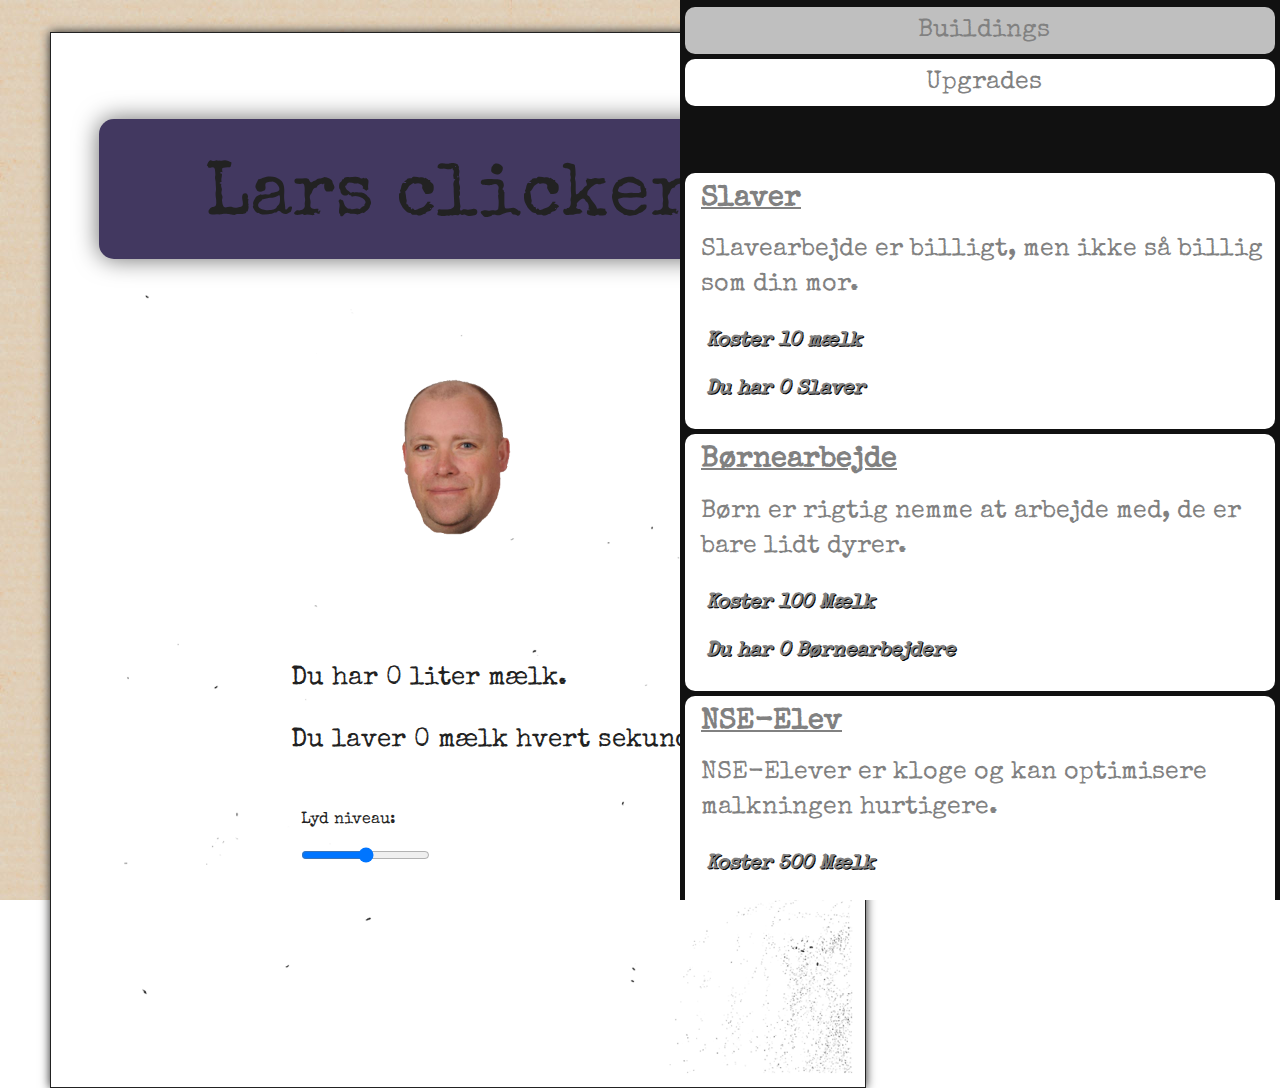
==== LarsC.html @ bcfda8d9 "Make github pages cool" ====
<!DOCTYPE html>
<html>
<head>
    <meta charset="utf-8">
    <meta name="viewport" content="initial-scale=1">
    <title>Lars Clicker</title>
    <link rel="stylesheet" type="text/css" href="css/font.css">
    <link rel="stylesheet" type="text/css" href="css/main.css">
    <link rel="icon" type="image/x-icon" href="img/favicon.ico">
    <script src="js/ktane-utils.js"></script>
    <style>
        .dark table, table {
            border: none;
            margin-left: auto;
            margin-right: auto;
        }
        .dark table, table {
            border: none;
            margin-left: auto;
            margin-right: auto;
        }
    </style>
</head>
<body>
    <div class="section">
        <div class="page page-bg-01">
            <!--UpgradeHud-->
            <div class="sidenav upgradehud" id="upgradehud">
                <div class="button building menu" id="UB" onclick="showbuildings()">Buildings</div>
                <div class="button building menu" id="UU" onclick="showupgrades()">Upgrades</div>

                <div class="paddingmenu"></div>    

                <div class="button building">Sex</div>
            </div>     

            <!--Buildhud-->
            <div class="sidenav buildhud" id="buildhud">
                    <div class="button building menu" id="BB" onclick="showbuildings()">Buildings</div>
                    <div class="button building menu" id="BU" onclick="showupgrades()">Upgrades</div>
                    
                <div class="paddingmenu"></div>

                <div class="button building" onclick="slaver()">
                    <h3 class="buildingname">Slaver</h3>
                    <p>Slavearbejde er billigt, men ikke så billig som din mor.</p>
                    <p class="price" id="slaveP">Koster 10 mælk</p>
                    <p class="price" id="slaveA">Du har 0 Slaver</p>
                </div>

                <div class="button building" onclick="børnearbejde()">
                    <h3 class="buildingname">Børnearbejde</h3>
                    <p>Børn er rigtig nemme at arbejde med, de er bare lidt dyrer.</p>
                    <p class="price">Koster 100 Mælk</p>
                    <p class="price">Du har 0 Børnearbejdere</p>
                </div>

                <div class="button building" onclick="nseelev()">
                    <h3 class="buildingname">NSE-Elev</h3>
                    <p>NSE-Elever er kloge og kan optimisere malkningen hurtigere.</p>
                    <p class="price">Koster 500 Mælk</p>
                    <p class="price">Du har 0 NSE-Elever</p>
                </div>

                <div class="button building" onclick="landmand()">
                    <h3 class="buildingname">Landmand</h3>
                    <p>Landmænd specialisere i at lave mælk.</p>
                    <p class="price">Koster 2.500 Mælk</p>
                    <p class="price">Du har 0 Landmænd</p>
                </div>
                
                <div class="button building" onclick="nselærer()">
                    <h3 class="buildingname">NSE-Lærer</h3>
                    <p>Lærere er grådige sataner, men de er specialt gode til at fremstille mælk.</p>
                    <p class="price">Koster 10.000 Mælk</p>
                    <p class="price">Du har 0 NSE-Lærere</p>
                </div>

                <div class="button building" onclick="arlamalkeri()">
                    <h3 class="buildingname">Arla Malkeri</h3>
                    <p>Kløver mælk er bedre men det blev opkøbt af arla så det er det vi har.</p>
                    <p class="price">Koster 100.000 Mælk</p>
                    <p class="price">Du har 0 Malkerier</p>
                </div>

                <div class="button building" onclick="nse()">
                    <h3 class="buildingname">Nordborg slots efterskole 2.0</h3>
                    <p>Du køber en ny skole og producere meget mere mælk</p>
                    <p class="price">Koster 1.000.000 Mælk</p>
                    <p class="price">Du har 0 NSE-Efterskoler</p>
                </div>
            </div>

            <div class="overskrift corn"><p>Lars clicker!</p></div>

            <div class="clicker">
                <div class="dLARS">
                    <button onclick="LarsClick()" class="lars" id="clickity">
                    <img src="img/lars.png" class="lars">
                </button>
            </div>

            <div class="dSHINE"><img src="img/shine.png" class="shine spin"></div>
            </div>
            <div class="amount">
                <p id="amount">Du har 0 liter mælk.</p>
                <p id="MPS">Du laver 0 mælk hvert sekund.</p>
            </div>
            <div class="lydting"><p>Lyd niveau:</p><input type="range" id="volume-slider"></div>
        </div>
    </div>
<script src="LarsClicker.js"></script>
</body>
---- css/font.css ----
/* Primary font used by manuals */
@font-face {
    font-family: 'Special Elite';
    font-style: normal;
    font-weight: 400;
    src: local('Special Elite'), local('SpecialElite-Regular'), url(../font/SpecialElite.ttf);
}

/* Main page */
@font-face {
    font-family: 'NotoSans';
    font-style: normal;
    font-weight: normal;
    src: local('NotoSans'), url(../font/NotoSans-Regular.ttf);
}

@font-face {
    font-family: 'NotoSans';
    font-style: normal;
    font-weight: bold;
    src: local('NotoSans Bold'), url(../font/NotoSans-Bold.ttf);
}

@font-face {
    font-family: 'NotoSans';
    font-style: italic;
    font-weight: normal;
    src: local('NotoSans Italic'), url(../font/NotoSans-Italic.ttf);
}

@font-face {
    font-family: 'NotoSans';
    font-style: italic;
    font-weight: bold;
    src: local('NotoSans Bold Italic'), url(../font/NotoSans-BoldItalic.ttf);
}



/* FAQs and puzzles */
@font-face {
    font-family: 'Trebuchet MS';
    font-style: normal;
    font-weight: normal;
    src: local('Trebuchet MS'), local('Trebuchet'), url(../font/trebuc.ttf);
}

@font-face {
    font-family: 'Trebuchet MS';
    font-style: normal;
    font-weight: bold;
    src: local('Trebuchet MS Bold'), local('Trebuchet Bold'), url(../font/trebucbd.ttf);
}

@font-face {
    font-family: 'Trebuchet MS';
    font-style: italic;
    font-weight: normal;
    src: local('Trebuchet MS Italic'), local('Trebuchet Italic'), url(../font/trebucit.ttf);
}

@font-face {
    font-family: 'Trebuchet MS';
    font-style: italic;
    font-weight: bold;
    src: local('Trebuchet MS Bold Italic'), local('Trebuchet Bold Italic'), url(../font/trebucbi.ttf);
}

@font-face {
    font-family: 'Inconsolata';
    src: local('Inconsolata'), url(../font/Inconsolata-VariableFont_wdth,wght.ttf);
}

/* Big fat font used by headers on puzzles and FAQs */
@font-face {
    font-family: 'DayPosterBlack';
    src: local('DayPosterBlack'), url(../font/DayPosterBlack.ttf);
}

/* Used by the Periodic Table of Modules */
@font-face {
    font-family: 'Georgia';
    font-style: normal;
    font-weight: normal;
    src: local('Georgia'), url(../font/georgia.ttf);
}

@font-face {
    font-family: 'Georgia';
    font-style: normal;
    font-weight: bold;
    src: local('Georgia Bold'), url(../font/georgiab.ttf);
}

@font-face {
    font-family: 'Georgia';
    font-style: italic;
    font-weight: normal;
    src: local('Georgia Italic'), url(../font/georgiai.ttf);
}

@font-face {
    font-family: 'Georgia';
    font-style: italic;
    font-weight: bold;
    src: local('Georgia Bold Italic'), url(../font/georgiaz.ttf);
}

@font-face {
    font-family: 'GFSDidot';
    src: url('../font/GFSDidot.ttf');
}

/* Used by the Periodic Table of Modules, Lion’s Share, the London Underground optimized sheet and the Simon Sends optimized sheet */
@font-face {
    font-family: 'Agency FB';
    src: url('../font/Agency FB.ttf');
}

@font-face {
    font-family: 'Agency FB';
    font-weight: bold;
    src: url('../font/Agency FB Bold.ttf');
}

/* Round symbols; used by Symbolic Coordinates, The Cube, Lightspeed, Reverse Morse, and Letter Grid */
@font-face {
    font-family: 'KRA';
    src: url(../font/KR_A_Round.ttf);
}

/* Shikaku */
@font-face {
    font-family: 'Shikaku';
    src: url('../font/Shikaku.ttf');
}

/* Heiroglyphics */
@font-face {
    font-family: 'Heiroglyphics';
    src: url('../font/hieroglyphics.ttf');
}

/* Spinning Buttons */
@font-face {
    font-family: 'cyrillic';
    src: url('../font/cyrillic.ttf');
}

/* Shapes And Bombs */
@font-face {
    font-family: 'Handwritten';
    src: url('../font/Handwritten.ttf');
}

/* SYNC-125 [3] */
@font-face {
    font-family: 'SCP';
    src: url('../font/scp-v01.ttf');
}

/* The Necronomicon */
@font-face {
    font-family: 'rlyehian';
    src: url('../font/Rlyehian.ttf');
}

/* Complexity */
@font-face {
    font-family: 'complexbase';
    font-style: normal;
    src: url(../font/complexbase.ttf);
}

/*** LOGFILE ANALYZER ***/

/* Serial number */
@font-face {
    font-family: 'Anonymous Pro';
    font-style: normal;
    font-weight: normal;
    src: local('Anonymous Pro'), url(../font/AnonymousPro-Regular.ttf);
}

@font-face {
    font-family: 'Anonymous Pro';
    font-style: normal;
    font-weight: bold;
    src: local('Anonymous Pro Bold'), url(../font/AnonymousPro-Bold.ttf);
}

@font-face {
    font-family: 'Anonymous Pro';
    font-style: italic;
    font-weight: normal;
    src: local('Anonymous Pro Italic'), url(../font/AnonymousPro-Italic.ttf);
}

@font-face {
    font-family: 'Anonymous Pro';
    font-style: italic;
    font-weight: bold;
    src: local('Anonymous Pro Bold Italic'), url(../font/AnonymousPro-Bold.ttf);
}

@font-face {
    font-family: 'LCDClock';
    src: local('LCD'), url(../font/LCDClock.ttf);
}

@font-face {
    font-family: 'pokemon-font';
    src: url(../font/pokemon-font.woff2);
}

/* Indicators */
@font-face {
    font-family: 'Ostrich';
    src: local('Ostrich Sans'), local('Ostrich'), url(../font/OstrichSans-Heavy_90.otf);
}

/* Dragon shouts in Skyrim */
@font-face {
    font-family: 'DragonAlphabet';
    src: url(../font/dragon_alphabet.ttf);
}

/* Standard Galactic Alphabet in Odd One Out */
@font-face {
    font-family: 'SGA';
    src: url(../font/SGA.ttf);
}



@font-face {
    font-family: "Arrows";
    src: url(../font/Arrows.ttf);
}

/* Stupid in The Great Void */
@font-face {
    font-family: 'stupid';
    font-style: normal;
    font-weight: 400;
    src: url(../font/stupid.ttf);
}

/* Wingdings */

@font-face {
    font-family:"Wingdings";
    font-style: normal;
    font-weight:normal;
    src: url(../font/Wingding.otf);
}

/* Used by Sysadmin, SUSadmin */

@font-face {
    font-family: "Consolas";
    font-style: normal;
    font-weight:normal;
    src: url(../font/Consolas.ttf);
}

/* Used by Anagraphy */

@font-face {
    font-family: "alien-anagraphs";
    font-style: normal;
    font-weight: normal;
    src: url(../font/alien-anagraphs.ttf);
}

/* Used by Emoticon Math */
@font-face {
    font-family: "Emoticons";
    font-style: normal;
    font-weight: normal;
    src: url(../font/Emoticons.ttf);
}

/* Additional fonts in Letter Grid */

@font-face {
    font-family: "Afrika";
    font-style: normal;
    font-weight: normal;
    src: url(../font/Animals.ttf);
}

@font-face {
    font-family: "Boozle";
    font-style: normal;
    font-weight: normal;
    src: url(../font/Boozle1.ttf);
}

@font-face {
    font-family: "Braille";
    font-style: normal;
    font-weight: normal;
    src: url(../font/Braille.ttf);
}

@font-face {
    font-family: "Bioblanner";
    font-style: normal;
    font-weight: normal;
    src: url(../font/Bioblanner.ttf);
}

@font-face {
    font-family: "Decoborders";
    font-style: normal;
    font-weight: normal;
    src: url(../font/DecoBordersNF.otf);
}

@font-face {
    font-family: "DancingMen";
    font-style: normal;
    font-weight: normal;
    src: url(../font/Dancing.ttf);
}

@font-face {
    font-family: "Lombax";
    font-style: normal;
    font-weight: normal;
    src: url(../font/Lombax.ttf);
}

@font-face {
    font-family: "Moon";
    font-style: normal;
    font-weight: normal;
    src: url(../font/Moon.otf);
}

@font-face {
    font-family: "Pigpen";
    font-style: normal;
    font-weight: normal;
    src: url(../font/Pigpen.ttf);
}

@font-face {
    font-family: "ElderFuthark";
    font-style: normal;
    font-weight: normal;
    src: url(../font/ElderFuthark.ttf);
}

@font-face {
    font-family: "Semaphore";
    font-style: normal;
    font-weight: normal;
    src: url(../font/Semaphore.ttf);
}

@font-face {
    font-family: "SemaphoreTelegraph";
    font-style: normal;
    font-weight: normal;
    src: url(../font/SemaphoreTelegraph.otf);
}

@font-face {
    font-family: "Zoni";
    font-style: normal;
    font-weight: normal;
    src: url(../font/Zoni.otf);
}

@font-face {
    font-family: "English";
    font-style: normal;
    font-weight: normal;
    src: url(../font/English.ttf);
}

/* Used by Shogi Ideintification and JA manuals */
@font-face {
    font-family: "Noto Serif JP";
    font-weight: 400;
    font-style: normal;
    src: local("Noto Serif JP Regular"), url(../font/NotoSerifJP-Regular.woff) format("woff");
}

@font-face {
    font-family: "Noto Serif JP";
    font-weight: bold;
    font-style: normal;
    src: local("Noto Serif JP Bold"), url(../font/NotoSerifJP-Bold.woff) format("woff");
}

/* Used by The Navy Button */
@font-face {
    font-family: "Avrile";
    src: url(../font/avrile-serif.bold.ttf);
}

/* Used by Encrypted Equations/Values */
@font-face {
    font-family: "501";
    font-style: normal;
    font-weight: normal;
    src: url(../font/501.otf);
}

/* Used by Dot and Three-Way Gates */
@font-face {
    font-family: "MS Gothic";
    src: local("MS Gothic"), url(../font/MS-Gothic-01.ttf)
}
---- css/main.css ----
/*
 *  Some useful numbers...
 *
 *  When font-size is 1em/12pt/16px/100%:
 *  1px = 0.0625em (when PPI is 96)
 *  1in = 6em
 *  1pt = 0.0833333em (1/12em)
 *
 */

/*! HTML5 Boilerplate v4.3.0 | MIT License | http://h5bp.com/ */

/*
 * What follows is the result of much research on cross-browser styling.
 * Credit left inline and big thanks to Nicolas Gallagher, Jonathan Neal,
 * Kroc Camen, and the H5BP dev community and team.
 */

/* ==========================================================================
   Base styles: opinionated defaults
   ========================================================================== */

html,
button,
input,
select,
textarea {
    color: #222;
}

@media print {
    html,
    button,
    input,
    select,
    textarea {
        color: #000;
    }
}

.overskrift {
    display: block;
    position: relative;
    height: 0;
    top: .5in; /* = 0.25in at 12pt (1em) */
    margin: 0 .5in;
    height: 140px;
    width: 720px;
    background-color: rgb(66, 56, 96);
    text-align: center;
    line-height: 160px;
    font-size: 75px;
    box-shadow: 0px 0px 25px rgb(108, 108, 108);
}
.lists {
    display: flex;
    height: 70px;
    width: 720px;
    background-color: white;
    justify-content: space-around;
    background-color: rgb(83, 27, 40);
    margin: 60px 50px;
}
.namelink {
    text-align: center;
    line-height: 75px;
    font-size: 150%;
    text-decoration: none;
    color: white;
}
a {
    text-decoration: none;
}
#rcorners2 {
    margin: 60px 50px;
    border-radius: 50px;
    border: 2px solid #9badf052;
    background-color: #9badf052;
    opacity: 100%;
    padding: 20px;
    height: 470px;
    width: 670px;
  }
.corn {
    border-radius: 15px;
  }
html,body {
    width: 100%;
}

*{
    margin: 0px;
    padding: 0px;
    box-sizing: border-box;
}
.banner {
    margin: 0px;
    transition: 3s;
}

.banner:hover {
    background-color: lime;
    font-size: 500px;
}
.m1 {
    margin: 8px;
}
.m2 {
    margin: 12px;
}
.m3 {
    margin: 16px;
}

.fr {
    float:right
}
.fl {
    float:left
}
.bc1 {
    background-color: aqua;
}
.bc2{
    background-color: lightsalmon;
}
.pc {
    color: white;
}
.links {
    width: 60%;
    margin: 0 auto;
}
.a {
    text-decoration: none;
    color: inherit;
}
.links-liste {
    list-style: none;
}
.link-items {
    display: inline-block;
    border: 1px solid rgb(0, 255, 162);
    margin: 1.4%;
    padding: 10px;
}

/* The sidebar menu */
.sidenav {
    height: 100%; /* Full-height: remove this if you want "auto" height */
    width: 600px; /* Set the width of the sidebar */
    overflow: auto;
    position: fixed; /* Fixed Sidebar (stay in place on scroll) */
    z-index: 1; /* Stay on top */
    top: 0; /* Stay at the top */
    right: 0;
    background-color: #111; /* Black */
    overflow-x: hidden; /* Disable horizontal scroll */
    padding-top: 2px;
  }
  .sidenav::-webkit-scrollbar {
    display: none;
  }
  /* The navigation menu links */
  .sidenav div {
    padding: 6px 8px 6px 16px;
    text-decoration: none;
    font-size: 25px;
    color: #818181;
    display: block;
  }
  
  /* When you mouse over the navigation links, change their color */
  .sidenav div:hover {
    transform: scale(1.01);
  }
  .sidenav div:active {
    transform: scale(0.99);
  }
  
  /* Style page content */
  .main {
    margin-left: 160px; /* Same as the width of the sidebar */
    padding: 0px 10px;
  }
  
  /* On smaller screens, where height is less than 450px, change the style of the sidebar (less padding and a smaller font size) */
  @media screen and (max-height: 450px) {
    .sidenav {padding-top: 15px;}
    .sidenav a {font-size: 18px;}
  }

.lars {
    width: 200px;
    height: 200px;
    background: none;
    transition: all .05s ease-in-out;
    border: none;
}
.shine {
    width: 300px;
    height: 300px;
    opacity: 50%;
}

.spin {
    animation: rotation 30s infinite linear;
    z-index: 0;
}


@keyframes rotation {
    from {
      transform: rotate(0deg);
    }
    to {
      transform: rotate(359deg);
    }
  }


.lars:hover {
    transform: scale(1.1);
}

.lars:active {
    transform: scale(1.05);
    transition: .2s ease-out;
}

.clicker {
    margin: auto;
    width: 60%;
    margin-top: 100px;
    margin-left: 250px;
    position: absolute;
}

.dLARS {
    z-index: 1;
    padding-left: 50px;
    padding-top: 50px;
    position: inherit;
}

.dSHINE {
    position: relative;
}


img {
    pointer-events: none;
}

div {
    -webkit-touch-callout: none;
    -webkit-user-select: none;
    -khtml-user-select: none;
    -moz-user-select: none;
    -ms-user-select: none;
    user-select: none;
}


.amount {
    font-size: 26px;
    height: 100px;
    width: auto;
    margin-top: 450px;
    margin-left: 240px;
}
.building {
    border: gray;
    border-radius: 10px;
    background-color: #ffffff;
    margin: 5px;
    height: auto;
    font-size: 100px;
}
.buildingname {
    margin: 0px;
}
.price {
    text-shadow: #000 1px 1px;
    text-indent: 5px;
    font-weight: bold;
    font-style: italic;
    font-size: 80%;
}
.lydting {
    padding-top: 40px;
    padding-left: 250px;
}

.upgradehud {
    z-index: 0;
}

#BB {
    background-color: #bfbfbf;
}
.menu {
    text-align: center;
}

.paddingmenu {
    margin-top: 50px;
}















html {
    font-family: 'Special Elite', 'Courier New', monospace;
    font-size: 12pt;
    line-height: 1.4;
}

/*
 * Remove text-shadow in selection highlight: h5bp.com/i
 * These selection rule sets have to be separate.
 * Customize the background color to match your design.
 */

::-moz-selection {
    background: #b3d4fc;
    text-shadow: none;
}

::selection {
    background: #b3d4fc;
    text-shadow: none;
}

/*
 * A better looking default horizontal rule
 */

hr {
    display: block;
    height: 1px;
    border: 0;
    border-top: 1px solid #ccc;
    margin: 1em 0;
    padding: 0;
}

/*
 * Remove the gap between images, videos, audio and canvas and the bottom of
 * their containers: h5bp.com/i/440
 */

audio,
canvas,
img,
video {
    vertical-align: middle;
}

/*
 * Remove default fieldset styles.
 */

fieldset {
    border: 0;
    margin: 0;
    padding: 0;
}

/*
 * Allow only vertical resizing of textareas.
 */

textarea {
    resize: vertical;
}

/* ==========================================================================
   Author's custom styles
   ========================================================================== */

html {
    margin: 0;
    padding: 0;
}

body {
    margin: 0;
    padding: 0;
}

@media screen and (min-width: 900px) {
    body {
        background: url('../img/web-background.jpg');
        background-attachment: fixed;
    }
    body.dark {
        background: url('../img/web-background-dark.jpg');
    }
}

p,
pre {
    margin: .5em 0 1em; /* bring top of paragraphs closer to headers */
}

em {
    font-style: normal;
    text-decoration: underline;
}

h1 {
    font-size: 2em;
    margin: 0.67em 0 0;
}

h2 {
    font-size: 1.5em;
    margin: 0;
}

h3 {
    font-size: 1.17em;
    margin: 1em 0 0;
}

h4 {
    font-size: 1em;
    margin: 1.33em 0 0;
}

h5 {
    font-size: 0.83em;
    margin: 1.67em 0 0;
}

h6 {
    font-size: 0.67em;
    margin: 2.33em 0 0;
}

h2, h3, h4 {
    text-decoration: underline;
}

li ul {
    margin: 0;
}

table {
    border-collapse: collapse;
}

table, th, td {
    border: 1px solid #222;
}

@media print {
    table, th, td {
        border-color: black;
    }
}

td, th {
    padding: .3em .6em .2em;
}

.new-block-formatting-context {
    /* Starts a new block formatting context which will prevent text from wrapping tightly around
        an image, etc.
        http://colinaarts.com/articles/the-magic-of-overflow-hidden/
      */
    overflow: hidden;
}

.no-border, .no-border tr, .no-border tr th, .no-border tr td {
    border: none;
}

table.centered {
    margin-left: auto;
    margin-right: auto;
}

p.centered,
h5.centered, h4.centered, h3.centered, h2.centered, h1.centered,
tr.centered {
    text-align: center;
}

.centered-img {
    display: block;
    margin-left: auto;
    margin-right: auto;
}

.diagram {
    width: 5em;
    float: right;
    margin-left: .5em;
    margin-bottom: .5em;
    background-color: #FFF;
}

[dir='rtl'] .diagram {
    float: left;
    margin-left: 0;
    margin-right: .5em;
}

@media screen and (min-width: 900px), print {
    .diagram {
        width: 9em;
        margin-left: 1em;
        margin-bottom: 1em;
    }

    [dir='rtl'] .diagram {
        margin-left: 0;
        margin-right: 1em;
    }
}

.diagram-label {
    text-align: center;
}

@media screen and (min-width: 900px) {
    .page {
        overflow-x: hidden;
        margin-top: 2em;
        margin-left: 50px;
        padding: 0;
        border: 1px solid #222; /* Safely using px because exists outside layout of page content */
        box-shadow: #222 0.0em 0em 0.6em;
        clear: both;
        background-color: #FFF;
        background-repeat: no-repeat;
        background-position: center;
        background-size: 100%;
        width: 8.5in; /* = 8.5in at 12pt (1em) */
        min-height: 11in; /* = 11in at 12pt (1em) */
    }
    .dark .page {
        background-color: #232323;
    }
}

@media print {
    .page {
        margin: 0;
        padding: 0;
        border: none;
        box-shadow: none;
        max-width: none;
        min-height: initial;
        background-color: #FFF;
        background-repeat: no-repeat;
        background-position: center;
        background-size: 100%;
        width: 8.5in; /* = 8.5in at 12pt (1em) */
        height: 11in; /* = 11in at 12pt (1em) */
        page-break-before: always;
    }
}

.page-bg-01 {
    background-image: url("../img/page-bg-noise-01.png");
}

.page-bg-02 {
    background-image: url("../img/page-bg-noise-02.png");
}

.page-bg-03 {
    background-image: url("../img/page-bg-noise-03.png");
}

.page-bg-04 {
    background-image: url("../img/page-bg-noise-04.png");
}

.page-bg-05 {
    background-image: url("../img/page-bg-noise-05.png");
}

.page-bg-06 {
    background-image: url("../img/page-bg-noise-06.png");
}

.page-bg-07 {
    background-image: url("../img/page-bg-noise-07.png");
}

.dark .page-bg-01 {
    background-image: url("../img/page-bg-noise-01-dark.png");
}

.dark .page-bg-02 {
    background-image: url("../img/page-bg-noise-02-dark.png");
}

.dark .page-bg-03 {
    background-image: url("../img/page-bg-noise-03-dark.png");
}

.dark .page-bg-04 {
    background-image: url("../img/page-bg-noise-04-dark.png");
}

.dark .page-bg-05 {
    background-image: url("../img/page-bg-noise-05-dark.png");
}

.dark .page-bg-06 {
    background-image: url("../img/page-bg-noise-06-dark.png");
}

.dark .page-bg-07 {
    background-image: url("../img/page-bg-noise-07-dark.png");
}

.dark {
    color: #ddd;
    background-color: #222;
}

.dark table, .dark th, .dark td {
    border: 1px solid #ccc;
}

.page-content {
    margin: 0 in;
    padding-top: 2em;
}

@media print {
    .page-first {
        page-break-before: auto;
    }
}

@media screen and (min-width: 900px), print {
    .page-content {
        margin: 0 .5in;
        padding-top: 4.5em;
    }
}

@media screen and (min-width: 900px) {
    body.multipage .section {
        display: flex;
        flex-wrap: wrap;
    }
}

.page-header {
    display: block;
    position: relative;
    height: 0;
    top: .25in; /* = 0.25in at 12pt (1em) */
    margin: 0 .5in; /* = ~0.5in at 12pt (1em) */
}

@media screen and (max-width: 900px) {
    .page .page-header {
        display: none;
    }

    .section {
        margin-bottom: 3em;
    }
}

.page-header-section-title {
    float: right;
}

[dir='rtl'] .page-header-section-title {
    float: left;
}

.page-header-doc-title {
    float: left;
}

[dir='rtl'] .page-header-doc-title {
    float: right;
}

.page-footer {
    text-align: center;
}

.relative-footer {
    display: none;
}

@media screen and (min-width: 900px) {
    .relative-footer {
        margin-top: .25in; /* = 0.25in */
        height: .5in; /* = 0.5in */
        display: block;
    }
}

.absolute-footer {
    display: none;
}

.appendix-reference {
    font-style: italic;
}

/* ==========================================================================
   Section-specific
   ========================================================================== */

.instructions {
    font-family: 'Cabin', sans-serif;
    line-height: normal;
}

    .instructions h2, .instructions h3, .instructions h4 {
        text-decoration: none;
    }

    .instructions em {
        font-style: italic;
        text-decoration: none;
    }

.bomb-diagram {
    text-align: center;
    margin: 0 auto;
    display: block;
}

.bomb-diagram-front {
    width: 18.0020625em; /* Hardcoding for IE */
}

.bomb-diagram-side {
    width: 5.3895625em; /* Hardcoding for IE */
}

.bomb-diagram img {
    height: 11.7em; /* just barely gives enough room for all the other text */
    vertical-align: middle;
    padding: .5em 1em;
}

.bomb-diagram table, .bomb-diagram tr, .bomb-diagram td {
    margin: 0;
    padding: 0;
    border: 0;
}

.bomb-diagram table {
    margin: 0 auto;
}

.timer-diagram {
    text-align: center;
    display: block;
    float: right;
    width: 5em;
    padding: 0;
    margin: 0 0 2em 2em;
}

[dir='rtl'] .timer-diagram {
    float: left;
}

.timer-diagram img {
    width: 100%;
    margin: 0;
    padding: 0;
}

.section-title .page-content {
    text-align: center;
}

.section-title .vertical-spacer {
    height: 20.5em;
}

.music-image {
    height: 45em;
}

.music-table td, .music-table th {
    padding: 0;
}

.password-table {
    margin: 3em auto 0 auto;
    font-size: 1.2em;
}

.password-table td {
    padding: 0.75em 1em;
}

.dark .repeaters-table, .repeaters-table {
    width: 98%;
    border: none;
    margin-left: auto;
    margin-right: auto;
}

.dark .repeaters-spacer, .repeaters-spacer {
    border: none;
}

.whos-on-first-step1-table, .whos-on-first-step1-table td {
    margin-left: auto;
    margin-right: auto;
    border: none;
}

    .whos-on-first-step1-table th, .whos-on-first-step1-table td {
        font-size: 0.9em;
        width: 6.5em;
        padding: 0.45em 0.45em .7em .7em;
    }

        .whos-on-first-step1-table th table, .whos-on-first-step1-table td table {
            width: 95%;
            margin-left: auto;
            margin-right: auto;
        }

.whos-on-first-look-at-display {
    background-color: black;
    color: white;
}

.whos-on-first-step1-table td table td {
    font-size: 1em;
    height: 1.5em;
    width: 50%;
    padding: 0;
    text-align: center;
    border: 1px solid black;
}

.whos-on-first-step1-table td table th {
    font-size: 1em;
    height: 1.5em;
    padding: 0.1em 0.1em;
    text-align: center;
    border: 1px solid black;
}

.whos-on-first-step1-table th {
    border: 1px solid black;
}

.whos-on-first-step2-table {
    width: 105%;
}

    .whos-on-first-step2-table th {
        padding-left: .2em;
        padding-right: .2em;
        padding-top: .15em;
        padding-bottom: .15em;
    }

    .whos-on-first-step2-table td {
        font-size: .78em;
    }

.whos-on-morse-step2-table {
    margin-left: auto;
    margin-right: auto;
}

    .whos-on-morse-step2-table th {
        padding-left: 1.2em;
        padding-right: 1.2em;
        padding-top: .3em;
        padding-bottom: .1em;
    }

    .whos-on-morse-step2-table td {
        font-size: .9em;
    }

.keypad-table {
    margin-left: auto;
    margin-right: auto;
    font-family: Arial, sans-serif;
    font-size: 2.2em;
    border-style: none;
    text-align: center;
}

.keypad-table-column {
    background-color: #FFF; /*For ensuring photocopy noise doesn't affect symbols*/
    padding: .1em;
}

.keypad-table-spacer {
    border-style: none;
}

.dark .keypad-table-spacer, .dark .keypad-table {
    border-style: none;
}

.keypad-symbol-image {
    height: 1.9em;
}

.maze {
    width: 11em;
    height: 11em;
    margin: .1em;
}

.maze-grid {
    text-align: center;
    margin-top: 3em;
}

#morseCodeChart {
    float: left;
    margin-right: 1em;
    height: 32em;
    width: 24.8270625em; /* Hardcode for IE */
    border: 1px solid #021a40;
    background-color: #ffffff;
}

[dir='rtl'] #morseCodeChart {
    float: right;
    margin-right: 0;
    margin-left: 1em;
}

.morse-code table th {
    font-size: 1.2em;
    font-weight: bold;
    width: 5.5em;
}

.morse-code table td {
    text-align: center;
}

.morse-signal-table {
    float: left;
    margin-right: 1em;
    height: 32em;
    width: 24.8270625em;
    border: 1px solid #021a40;
    background-color: #ffffff;
}

.dark .morse-signal-table {
    background-color: #222;
}

.morse-signal-table td, .morse-signal-table th {
    border: none;
}

.morse-interpret th, .morse-interpret td {
    padding: 0.4em 0.3em;
}

.morse-interpret p {
    margin: 0 1em;
    font-size: 0.8em;
}

#morseSignalImg {
    width: 100%;
}

.venn-wires table th {
    font-size: 1.2em;
    font-weight: bold;
}

.venn-wires table td {
    text-align: center;
    font-size: 0.85em;
}

.venn-wires table td.venn-legend-text {
    text-align: left;
}

#venndiagram {
    display: block;
    width: 70%;
    position: relative;
    top: -2em;
    margin-bottom: 0;
    margin-left: auto;
    margin-right: auto;
}

#vennlegend {
    width: 20em;
    float: left;
    position: relative;
    top: -0.7em;
}

[dir='rtl'] #vennlegend {
    float: right;
}

#venntable {
    border-width: 0.2em;
    position: relative;
    top: -0.7em;
}

#vennlegendtable {
    width: 18em;
    float: left;
    position: relative;
    margin-right: 1em;
    top: -0.7em;
}

#vennlegendtable td img {
    text-align: center;
}

#vennlegendtable td {
    border: none;
    padding-top: 0.75em;
    padding-bottom: 0.75em;
}

    #venntable td {
        font-size: 0.75em;
    }

#venninstructiontable {
    position: relative;
    top: -0.7em;
}

.venn-legend-line {
    margin: 1em 0;
    width: 10em;
}

.venn-wires .appendix-reference {
    margin-top: 0;
    position: relative;
}

.venn-wires table {
    border-width: 0.2em;
}

#simon-legend {
    height: 9em;
    margin: 1em auto;
    display: block;
}

.appendix-ports table {
    margin-top: 1em;
}

.appendix-ports img {
    height: 5em;
}

.appendix-ports table td {
    text-align: center;
}

.appendix-ports table th {
    font-size: 1.2em;
    font-weight: bold;
}

.needy-knob table {
    margin-left: 1.3em;
    margin-right: 1.3em;
}

    .needy-knob table td, .needy-knob table th {
        width: 1.5em;
        text-align: center;
    }

.needy-diagram-label {
    text-align: left;
}

[dir='rtl'] .needy-diagram-label {
    text-align: right;
}

.wire-sequence table {
    display: inline-table;
    margin-top: 1em;
    margin-bottom: 1em;
    width: 15.1em;
    font-size: 0.9em;
}

.wire-sequence td, .wire-sequence th {
    padding-left: 0.4em;
    padding-right: 0.4em;
}

.wire-sequence table .header {
    background-color: #222;
    color: #FFF;
}

.wire-sequence .blue-table {
    /* Because it's the middle table... */
    margin-left: .3em;
    margin-right: .3em;
}

.wire-sequence .second-col {
    width: 5em;
}

.memory-rules p {
    margin-top: .3em;
    font-size: 0.95em; /* TODO: Remove this, it's a quick hack to get printing looking nicer with our placeholder graphic design. */
}

.flavour-text {
    font-style: italic;
    font-size: 75%;
    margin-top: .5em;
}

/* ==========================================================================
   Helper classes
   ========================================================================== */

/*
 * Image replacement
 */

.ir {
    background-color: transparent;
    border: 0;
    overflow: hidden;
    /* IE 6/7 fallback */
    *text-indent: -9999px;
}

    .ir:before {
        content: "";
        display: block;
        width: 0;
        height: 150%;
    }

/*
 * Hide from both screenreaders and browsers: h5bp.com/u
 */

.hidden {
    display: none !important;
    visibility: hidden;
}

/*
 * Hide from both screenreaders and browsers, but only for non-print
 */
.hide-screen {
    display: none;
    visibility: hidden;
}

@media print {
    .hide-screen {
        display: initial;
        visibility: initial;
    }
}

/*
 * Hide from both screenreaders and browsers, but only for print
 */
@media print {
    .hide-print {
        display: none;
        visibility: hidden;
    }
}

/*
 * Hide only visually, but have it available for screenreaders: h5bp.com/v
 */

.visuallyhidden {
    border: 0;
    clip: rect(0 0 0 0);
    height: 1px;
    margin: -1px;
    overflow: hidden;
    padding: 0;
    position: absolute;
    width: 1px;
}

    /*
 * Extends the .visuallyhidden class to allow the element to be focusable
 * when navigated to via the keyboard: h5bp.com/p
 */

    .visuallyhidden.focusable:active,
    .visuallyhidden.focusable:focus {
        clip: auto;
        height: auto;
        margin: 0;
        overflow: visible;
        position: static;
        width: auto;
    }

/*
 * Hide visually and from screenreaders, but maintain layout
 */

.invisible {
    visibility: hidden;
}

/*
 * Clearfix: contain floats
 *
 * For modern browsers
 * 1. The space content is one way to avoid an Opera bug when the
 *    `contenteditable` attribute is included anywhere else in the document.
 *    Otherwise it causes space to appear at the top and bottom of elements
 *    that receive the `clearfix` class.
 * 2. The use of `table` rather than `block` is only necessary if using
 *    `:before` to contain the top-margins of child elements.
 */

.clearfix:before,
.clearfix:after {
    content: " "; /* 1 */
    display: table; /* 2 */
}

.clearfix:after {
    clear: both;
}

/*
 * For IE 6/7 only
 * Include this rule to trigger hasLayout and contain floats.
 */

.clearfix {
    *zoom: 1;
}

/* ==========================================================================
   Print styles.
   Inlined to avoid required HTTP connection: h5bp.com/r
   ========================================================================== */

@media print {
    /* Removed all this stuff because we'll be aiming to make everything deliberate for print */
    /* * { */
        /*background: transparent !important;
        color: #000 !important;*/ /* Black prints faster: h5bp.com/s */
        /*box-shadow: none !important;
        text-shadow: none !important;*/
    /* } */

    a,
    a:visited {
        text-decoration: underline;
    }

    abbr[title]:after {
        content: " (" attr(title) ")";
    }

    /*
     * Don't show links for images, or javascript/internal links
     */

    .ir a:after,
    a[href^="javascript:"]:after,
    a[href^="#"]:after {
        content: "";
    }

    pre,
    blockquote {
        border: 1px solid #999;
        page-break-inside: avoid;
    }

    thead {
        display: table-header-group; /* h5bp.com/t */
    }

    tr,
    img {
        page-break-inside: avoid;
    }

    img {
        max-width: 100% !important;
    }

    @page {
        margin: 0;
    }

    p,
    h2,
    h3 {
        orphans: 3;
        widows: 3;
    }

    h2,
    h3 {
        page-break-after: avoid;
    }
}

/* Rule seed */






/** NOTIFICATION AND OPTIONS MENU **/

#notification {
    position: fixed;
    top: 0;
    left: 0;
    padding: 6px;
    color: black;
    border-bottom: 1px solid black;
    border-right: 1px solid black;
    border-bottom-right-radius: 5px;
    box-shadow: rgba(0,0,0,.5) 0 0 10px;
    font-family: sans-serif;
}

#optionsMenu {
    position: fixed;
    transition: transform 300ms ease-out;
    left: 0;
    top: 50px;
    transform: translateX(-120%);
    background: #f7f7f7;
    border: 1px solid black;
    border-left: none;
    border-top-right-radius: 5px;
    border-bottom-right-radius: 5px;
    box-shadow: rgba(0,0,0,.5) 0 0 10px;
    font-family: sans-serif;
    padding: 10px 15px 15px 20px;
}

    .dark #optionsMenu {
        background: #212121;
    }

    #optionsMenu.open {
        transform: none;
    }

    #optionsMenu h2 {
        text-decoration: none;
    }

    #optionsMenu blockquote {
        margin: 0 0 0 25px;
    }

    #optionsMenu kbd {
        font: inherit;
        text-decoration: underline;
    }

@media screen and (max-width: 900px), print {
    #pageTypeOption {
        display: none;
    }
}

.dark a {
    color: #ffffff;
}

.dark ::selection {
    background: #2E58CC;
    color: white;
}

.dark .invertible {
    filter: contrast(75%) invert(100%);
}

/* Hidden table cells */
.dark .borderless, .borderless {
    border: none;
}
.dark td.corner, .dark th.corner, td.corner, th.corner {
    border: none;
}
.dark td.empty, .dark th.empty, td.empty, th.empty {
    border: none;
}
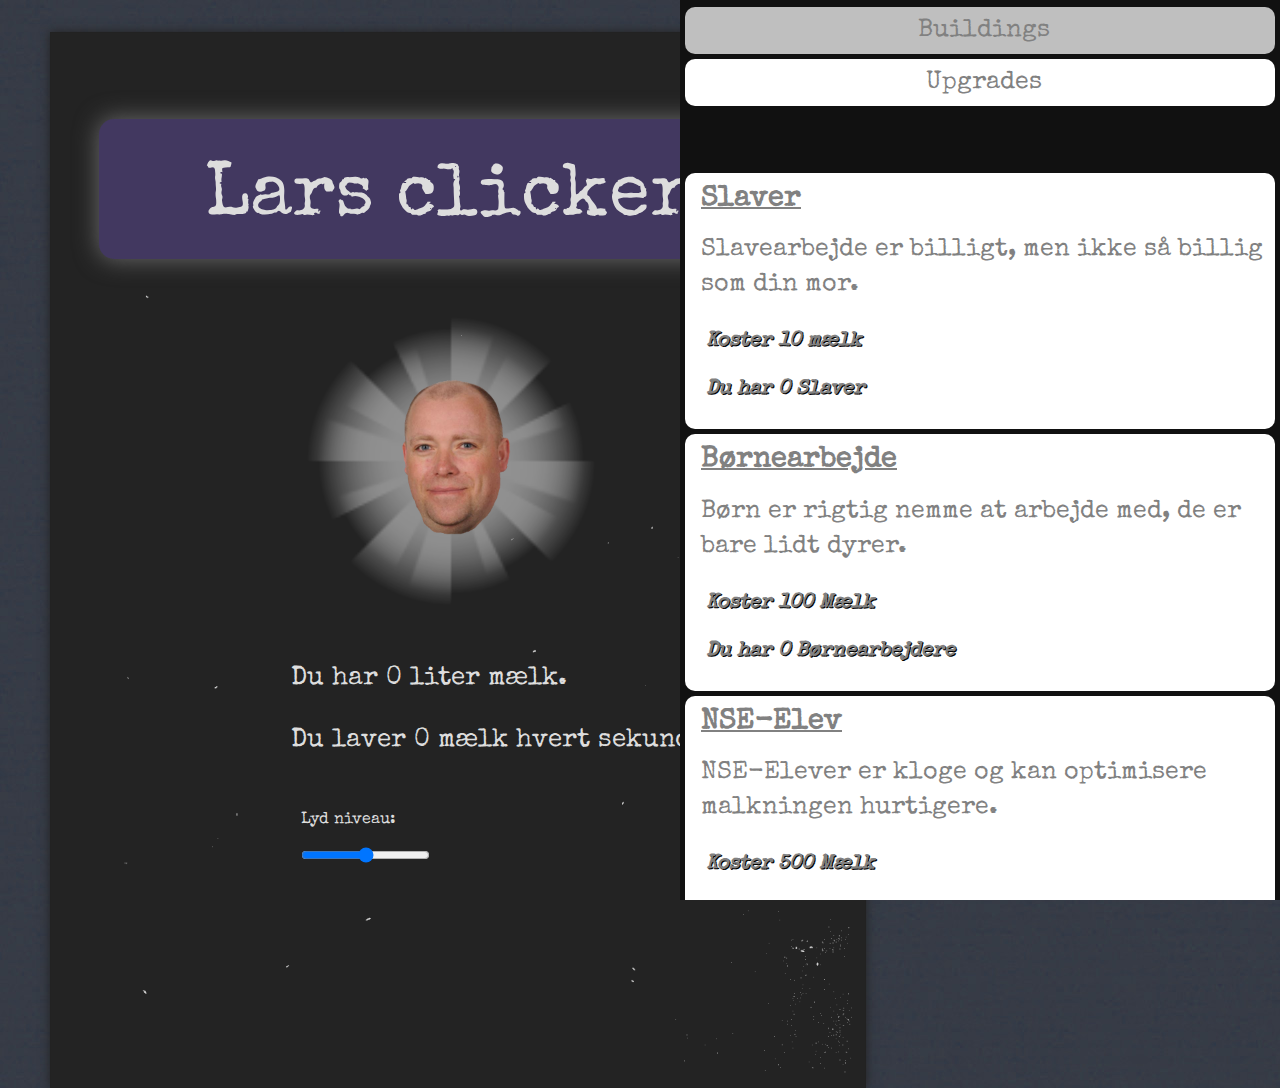
==== commit 5a1366b4: "din mr" ====
--- a/LarsC.html
+++ b/LarsC.html
@@ -24,7 +24,7 @@
 <body>
     <div class="section">
         <div class="page page-bg-01">
-            <!--UpgradeHud-->
+            <!--UpgradeHud sugma-->
             <div class="sidenav upgradehud" id="upgradehud">
                 <div class="button building menu" id="UB" onclick="showbuildings()">Buildings</div>
                 <div class="button building menu" id="UU" onclick="showupgrades()">Upgrades</div>
@@ -97,7 +97,7 @@
                 <div class="dLARS">
                     <button onclick="LarsClick()" class="lars" id="clickity">
                     <img src="img/lars.png" class="lars">
-                </button>
+                    </button>
             </div>
 
             <div class="dSHINE"><img src="img/shine.png" class="shine spin"></div>
--- a/css/main.css
+++ b/css/main.css
@@ -260,7 +260,7 @@
     -moz-user-select: none;
     -ms-user-select: none;
     user-select: none;
-}
+} 
 
 
 .amount {
@@ -402,11 +402,11 @@
 }
 
 @media screen and (min-width: 900px) {
-    body {
+    body.dark {
         background: url('../img/web-background.jpg');
         background-attachment: fixed;
     }
-    body.dark {
+    body {
         background: url('../img/web-background-dark.jpg');
     }
 }
@@ -552,8 +552,6 @@
         background-size: 100%;
         width: 8.5in; /* = 8.5in at 12pt (1em) */
         min-height: 11in; /* = 11in at 12pt (1em) */
-    }
-    .dark .page {
         background-color: #232323;
     }
 }
@@ -576,43 +574,18 @@
     }
 }
 
+
 .page-bg-01 {
-    background-image: url("../img/page-bg-noise-01.png");
+    background-image: url("../img/page-bg-noise-01-dark.png");
+    color: #ddd;
+    background-color: #222;
 }
 
 .page-bg-02 {
-    background-image: url("../img/page-bg-noise-02.png");
+    background-image: url("../img/page-bg-noise-02-dark.png");
 }
 
 .page-bg-03 {
-    background-image: url("../img/page-bg-noise-03.png");
-}
-
-.page-bg-04 {
-    background-image: url("../img/page-bg-noise-04.png");
-}
-
-.page-bg-05 {
-    background-image: url("../img/page-bg-noise-05.png");
-}
-
-.page-bg-06 {
-    background-image: url("../img/page-bg-noise-06.png");
-}
-
-.page-bg-07 {
-    background-image: url("../img/page-bg-noise-07.png");
-}
-
-.dark .page-bg-01 {
-    background-image: url("../img/page-bg-noise-01-dark.png");
-}
-
-.dark .page-bg-02 {
-    background-image: url("../img/page-bg-noise-02-dark.png");
-}
-
-.dark .page-bg-03 {
     background-image: url("../img/page-bg-noise-03-dark.png");
 }
 
@@ -630,11 +603,6 @@
 
 .dark .page-bg-07 {
     background-image: url("../img/page-bg-noise-07-dark.png");
-}
-
-.dark {
-    color: #ddd;
-    background-color: #222;
 }
 
 .dark table, .dark th, .dark td {
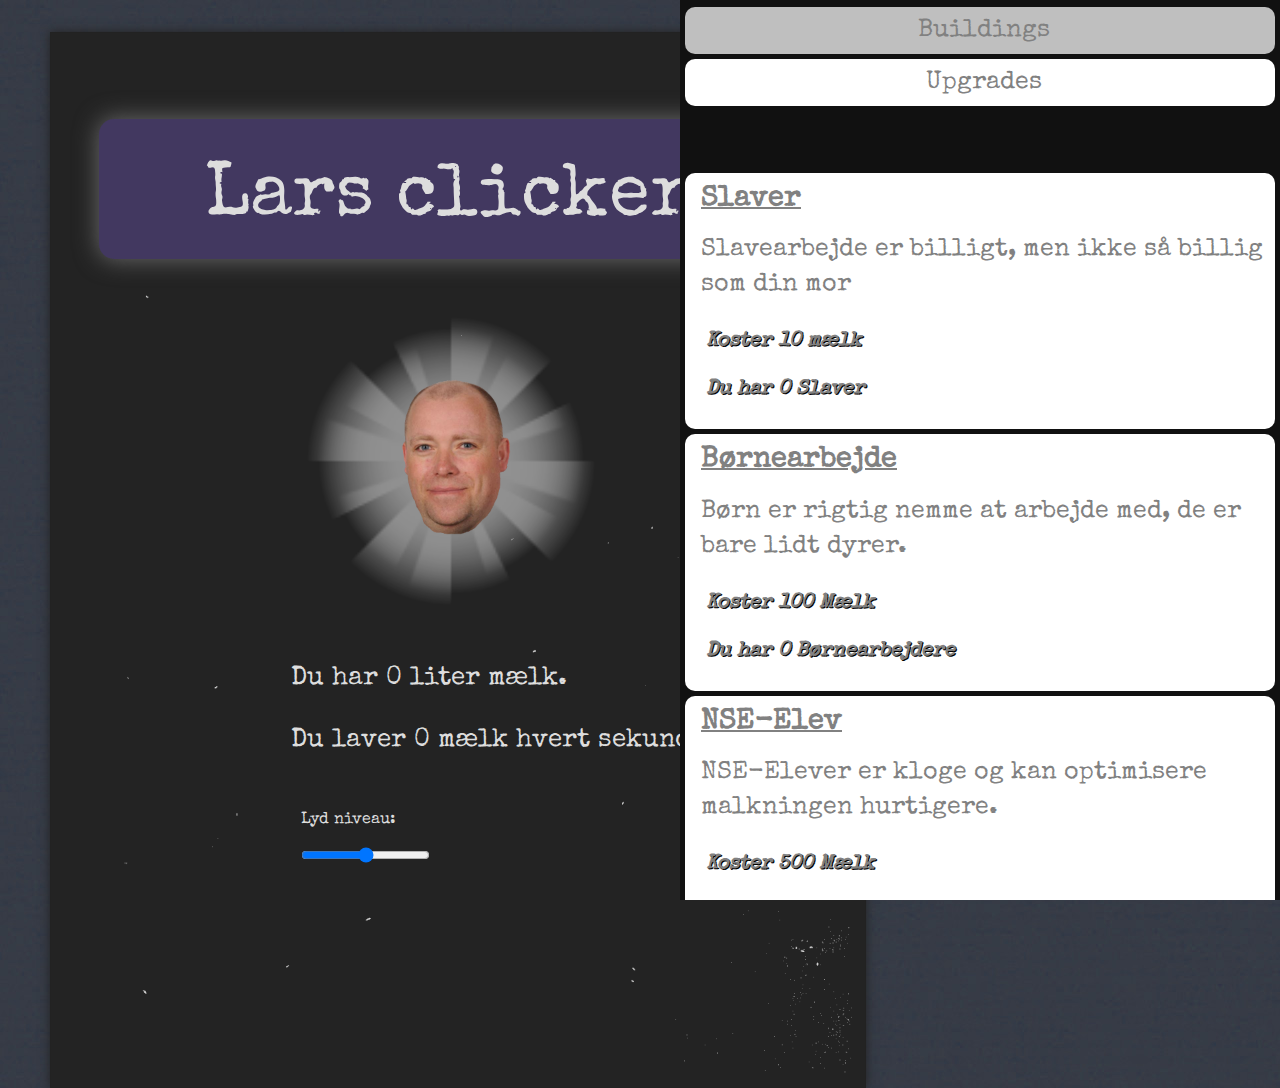
==== commit eb984f41: "i want to kill myself" ====
--- a/LarsC.html
+++ b/LarsC.html
@@ -43,7 +43,7 @@
 
                 <div class="button building" onclick="slaver()">
                     <h3 class="buildingname">Slaver</h3>
-                    <p>Slavearbejde er billigt, men ikke så billig som din mor.</p>
+                    <p>Slavearbejde er billigt, men ikke så billig som din mor</p>
                     <p class="price" id="slaveP">Koster 10 mælk</p>
                     <p class="price" id="slaveA">Du har 0 Slaver</p>
                 </div>
@@ -51,8 +51,8 @@
                 <div class="button building" onclick="børnearbejde()">
                     <h3 class="buildingname">Børnearbejde</h3>
                     <p>Børn er rigtig nemme at arbejde med, de er bare lidt dyrer.</p>
-                    <p class="price">Koster 100 Mælk</p>
-                    <p class="price">Du har 0 Børnearbejdere</p>
+                    <p class="price" id="BørnearbejdereP">Koster 100 Mælk</p>
+                    <p class="price" id="BørnearbejdereA">Du har 0 Børnearbejdere</p>
                 </div>
 
                 <div class="button building" onclick="nseelev()">
